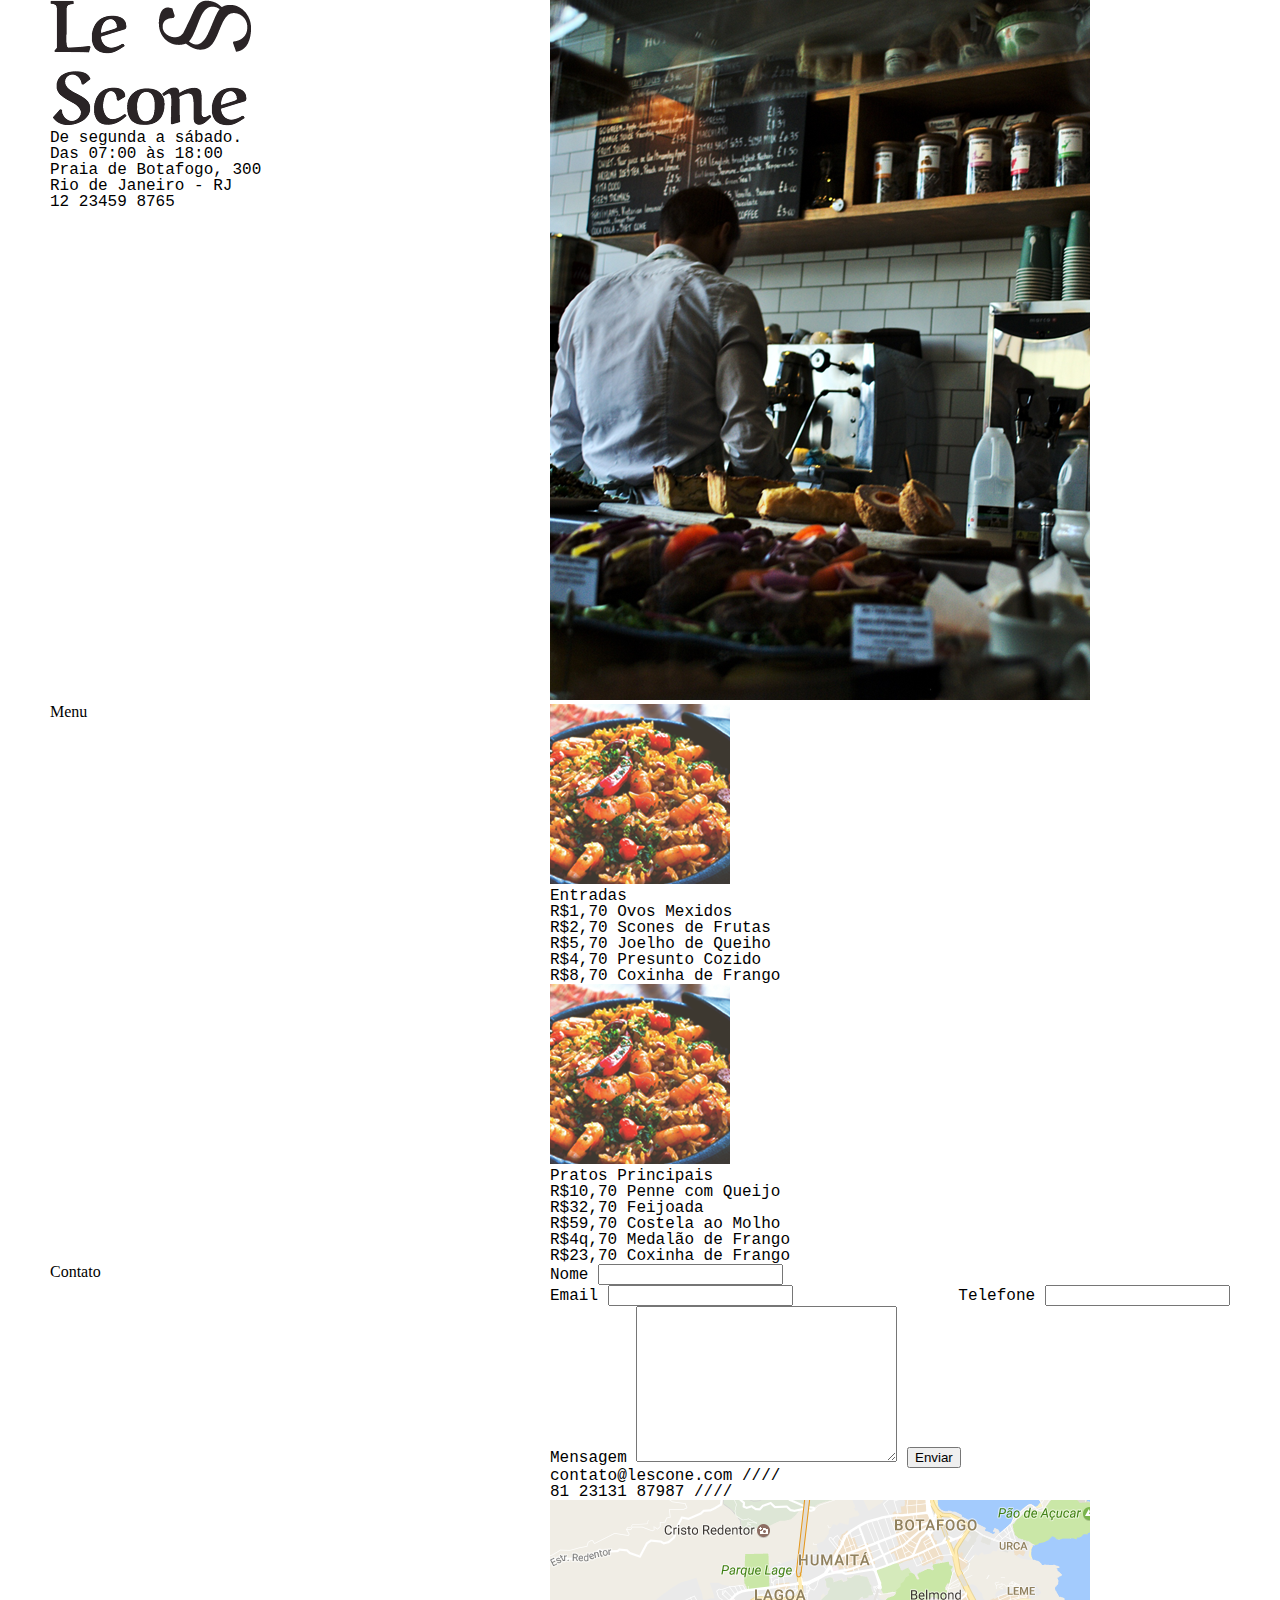
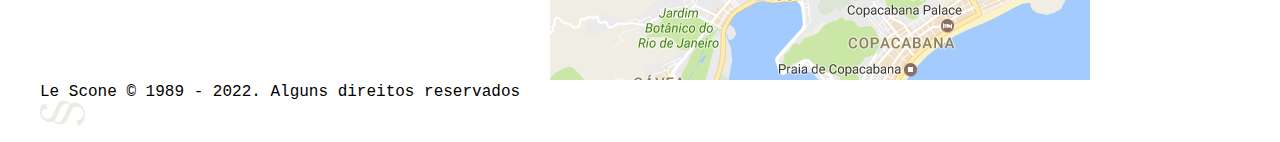
==== lescone/index.html @ 9c2c5a76 "arquivos site le scone" ====
<!DOCTYPE html>
<html lang="en">
<head>
  <meta charset="UTF-8">
  <meta http-equiv="X-UA-Compatible" content="IE=edge">
  <meta name="viewport" content="width=device-width, initial-scale=1.0">
  <link rel="preconnect" href="https://fonts.googleapis.com">
  <link rel="preconnect" href="https://fonts.gstatic.com" crossorigin>
  <link href="https://fonts.googleapis.com/css2?family=Aref+Ruqaa&family=PT+Mono&display=swap" rel="stylesheet">
  <link rel="stylesheet" href="css/main.css">
  <title>Le Scone Restaurant</title>
  <link rel="shortcut icon" href="favicon.ico" type="image/x-icon">
</head>
<body>

  <main class="container intro">
    <div class="grid-5">
      <img class="logo" src="img/lescone.png" alt="Le Scone">
      <div class="intro-info">
        <p>De segunda a sábado.<span class="aberto"></span> <br> Das 07:00 às 18:00</p>
        <p>Praia de Botafogo, 300 <br>Rio de Janeiro - RJ</p>
      </div>
      <p class="intro-telefone">12 23459 8765</p>
    </div>
    <div class="grid-7">
      <img src="img/foto.png" alt="Foto de Le Scone"/>
    </div>
  </main>

  <section class="container menu">
    <h1 class="grid-4 titulo">Menu</h1>
    <div class="grid-7 offset-1">
      <div class="menu-item">
        <img src="img/prato-1.png" alt="Foto de Prato 1">
        <h2>Entradas</h2>
        <ul>
          <li><span>R$1,70</span> Ovos Mexidos</li>
          <li><span>R$2,70</span> Scones de Frutas</li>
          <li><span>R$5,70</span> Joelho de Queiho</li>
          <li><span>R$4,70</span> Presunto Cozido</li>
          <li><span>R$8,70</span> Coxinha de Frango</li>
        </ul>
      </div>
      <div class="menu-item">
        <img src="img/prato-1.png" alt="Foto de Prato 1">
        <h2>Pratos Principais</h2>
        <ul>
          <li><span>R$10,70</span> Penne com Queijo</li>
          <li><span>R$32,70</span> Feijoada</li>
          <li><span>R$59,70</span> Costela ao Molho</li>
          <li><span>R$4q,70</span> Medalão de Frango</li>
          <li><span>R$23,70</span> Coxinha de Frango</li>
        </ul>
      </div>
    </div>
  </section>

  <section class="container contato">
    <h1 class="grid-4 titulo">Contato</h1>
    <div class="grid-7 offset-1">
      <form>
        <label>Nome</label>
        <input type="text">
        <div class="row">
          <div class="grid-7">
            <label for="">Email</label>
            <input type="text" name="" id="">
          </div>
          <div class="grid-5">
            <label for="">Telefone</label>
            <input type="text" name="" id="">
          </div>
        </div>
        <label for="">Mensagem</label>
        <textarea name="" id="" cols="30" rows="10"></textarea>
        <input class="button" type="button" value="Enviar">
      </form>
      <div class="contato-info">
        <p>contato@lescone.com ////</p>
        <p>81 23131 87987 ////</p>
      </div>
      <a href="#" class="contato-mapa">
        <img src="img/map.png" alt="Como chegar em Le Scone">
      </a>
    </div>
  </section>

  <footer>
    <div class="container">
      <p>Le Scone &copy; 1989 - 2022. Alguns direitos reservados</p>
      <a href="#"><img src="img/lescone-icone.png" alt="Le Scone"></a>
    </div>
  </footer>

</body>
</html>
---- lescone/css/main.css ----
/* http://meyerweb.com/eric/tools/css/reset/ 
   v2.0 | 20110126
   License: none (public domain)
*/
html, body, div, span, applet, object, iframe,
h1, h2, h3, h4, h5, h6, p, blockquote, pre,
a, abbr, acronym, address, big, cite, code,
del, dfn, em, img, ins, kbd, q, s, samp,
small, strike, strong, sub, sup, tt, var,
b, u, i, center,
dl, dt, dd, ol, ul, li,
fieldset, form, label, legend,
table, caption, tbody, tfoot, thead, tr, th, td,
article, aside, canvas, details, embed,
figure, figcaption, footer, header, hgroup,
menu, nav, output, ruby, section, summary,
time, mark, audio, video {
  margin: 0;
  padding: 0;
  border: 0;
  font-size: 100%;
  font: inherit;
  vertical-align: baseline;
}

/* HTML5 display-role reset for older browsers */
article, aside, details, figcaption, figure,
footer, header, hgroup, menu, nav, section {
  display: block;
}

body {
  line-height: 1;
}

ol, ul {
  list-style: none;
}

blockquote, q {
  quotes: none;
}

blockquote:before, blockquote:after,
q:before, q:after {
  content: "";
  content: none;
}

table {
  border-collapse: collapse;
  border-spacing: 0;
}

*, *::after, *::before {
  box-sizing: border-box;
}

.grid-1 {
  width: calc(8.3333333333% - 20px);
}

.grid-2 {
  width: calc(16.6666666667% - 20px);
}

.grid-3 {
  width: calc(25% - 20px);
}

.grid-4 {
  width: calc(33.3333333333% - 20px);
}

.grid-5 {
  width: calc(41.6666666667% - 20px);
}

.grid-6 {
  width: calc(50% - 20px);
}

.grid-7 {
  width: calc(58.3333333333% - 20px);
}

.grid-8 {
  width: calc(66.6666666667% - 20px);
}

.grid-9 {
  width: calc(75% - 20px);
}

.grid-10 {
  width: calc(83.3333333333% - 20px);
}

.grid-11 {
  width: calc(91.6666666667% - 20px);
}

.grid-12 {
  width: calc(100% - 20px);
}

[class^=grid-] {
  float: left;
  min-height: 1px;
  margin-left: 10px;
  margin-right: 10px;
}
@media screen and (max-width: 759px) {
  [class^=grid-] {
    width: 100%;
    float: none;
    margin-left: 0px;
    margin-right: 0px;
  }
}

.offset-1 {
  margin-left: calc(8.3333333333% + 10px);
}

.offset-2 {
  margin-left: calc(16.6666666667% + 10px);
}

.offset-3 {
  margin-left: calc(25% + 10px);
}

.offset-4 {
  margin-left: calc(33.3333333333% + 10px);
}

.offset-5 {
  margin-left: calc(41.6666666667% + 10px);
}

.offset-6 {
  margin-left: calc(50% + 10px);
}

.offset-7 {
  margin-left: calc(58.3333333333% + 10px);
}

.offset-8 {
  margin-left: calc(66.6666666667% + 10px);
}

.offset-9 {
  margin-left: calc(75% + 10px);
}

.offset-10 {
  margin-left: calc(83.3333333333% + 10px);
}

.offset-11 {
  margin-left: calc(91.6666666667% + 10px);
}

.offset-12 {
  margin-left: calc(100% + 10px);
}

@media screen and (max-width: 759px) {
  .offset-1, .offset-2, .offset-3, .offset-4, .offset-5, .offset-6, .offset-7, .offset-8, .offset-9, .offset-10, .offset-11, .offset-12 {
    margin-left: 0px;
  }
}
.container {
  max-width: 1200px;
  margin: 0 auto;
  position: relative;
}
@media screen and (min-width: 760px) and (max-width: 1199px) {
  .container {
    max-width: 760px;
  }
}
@media screen and (max-width: 759px) {
  .container {
    max-width: 480px;
    padding-left: 10px;
    padding-right: 10px;
  }
}
.container::after, .container::before {
  content: "";
  display: table;
  clear: both;
}

.row {
  position: relative;
  margin-left: -10px;
  margin-right: -10px;
}
@media screen and (max-width: 759px) {
  .row {
    margin-left: 0px;
    margin-right: 0px;
  }
}
.row::after, .row::before {
  content: "";
  display: table;
  clear: both;
}

div {
  font-family: "Aref Ruqaa", serif;
  font-family: "PT Mono", monospace;
}

/*# sourceMappingURL=main.css.map */
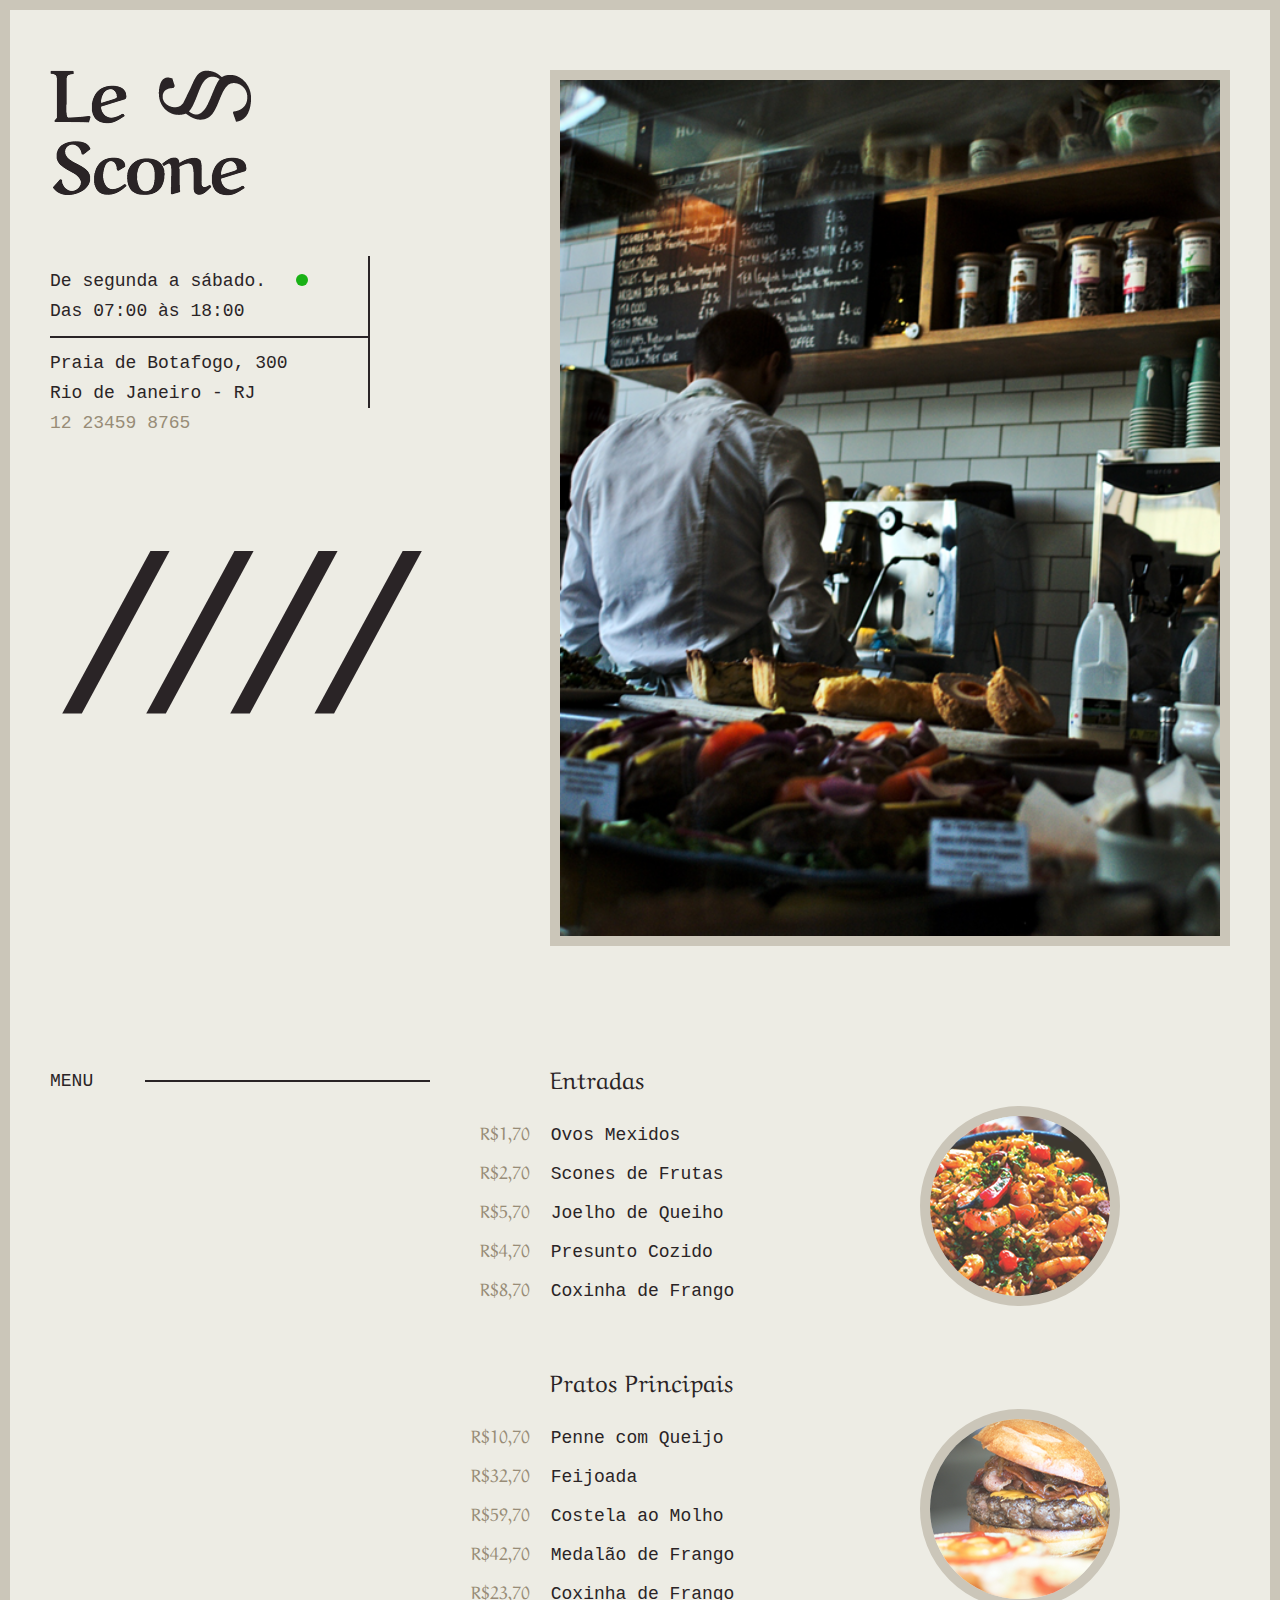
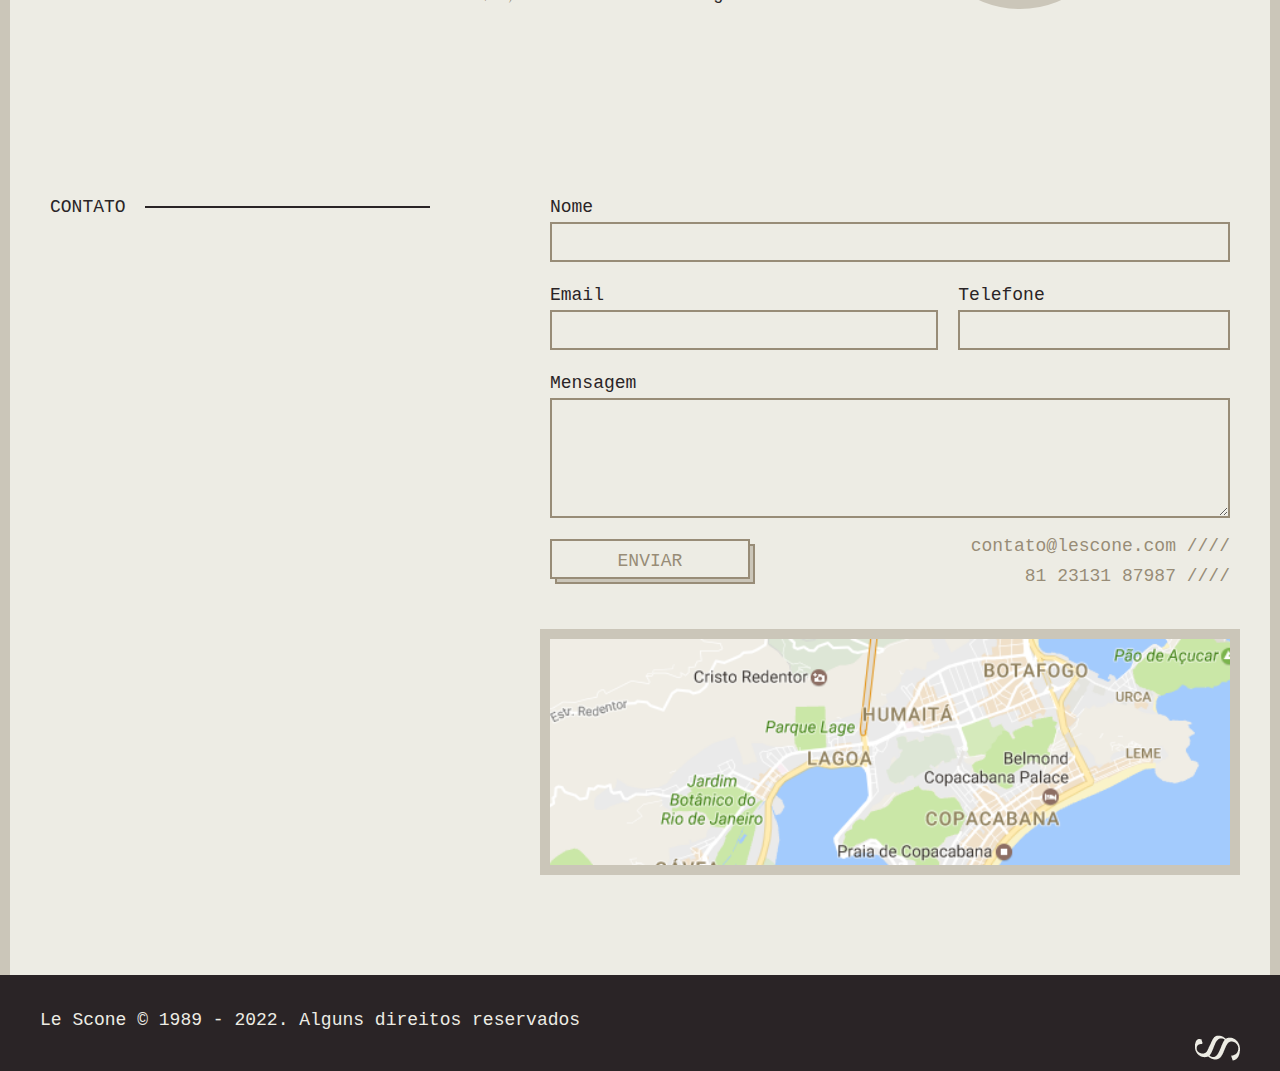
==== commit 9fbae130: "final" ====
--- a/lescone/index.html
+++ b/lescone/index.html
@@ -23,7 +23,7 @@
       <p class="intro-telefone">12 23459 8765</p>
     </div>
     <div class="grid-7">
-      <img src="img/foto.png" alt="Foto de Le Scone"/>
+      <img class="intro-foto" src="img/foto.png" alt="Foto de Le Scone"/>
     </div>
   </main>
 
@@ -42,13 +42,13 @@
         </ul>
       </div>
       <div class="menu-item">
-        <img src="img/prato-1.png" alt="Foto de Prato 1">
+        <img src="img/prato-2.png" alt="Foto de Prato 1">
         <h2>Pratos Principais</h2>
         <ul>
           <li><span>R$10,70</span> Penne com Queijo</li>
           <li><span>R$32,70</span> Feijoada</li>
           <li><span>R$59,70</span> Costela ao Molho</li>
-          <li><span>R$4q,70</span> Medalão de Frango</li>
+          <li><span>R$42,70</span> Medalão de Frango</li>
           <li><span>R$23,70</span> Coxinha de Frango</li>
         </ul>
       </div>
--- a/lescone/css/main.css
+++ b/lescone/css/main.css
@@ -212,9 +212,289 @@
   clear: both;
 }
 
-div {
+body {
+  background: #edece4;
+  border: 10px solid #cbc6b9;
+  color: #2a2426;
+}
+@media screen and (max-width: 759px) {
+  body {
+    border: none;
+  }
+}
+
+img {
+  display: block;
+  max-width: 100%;
+}
+
+p {
+  font-family: "PT Mono", monospace;
+  font-size: 1.125em;
+  line-height: 1.6666666667em;
+}
+
+.titulo {
+  font-family: "PT Mono", monospace;
+  font-size: 1.125em;
+  line-height: 1.6666666667em;
+  text-transform: uppercase;
+}
+@media screen and (max-width: 759px) {
+  .titulo {
+    margin-bottom: 40px;
+  }
+}
+.titulo::after {
+  content: "";
+  display: block;
+  width: 75%;
+  float: right;
+  height: 2px;
+  background-color: #2a2426;
+  margin-top: 14px;
+}
+@media screen and (min-width: 760px) and (max-width: 1199px) {
+  .titulo::after {
+    width: 60%;
+  }
+}
+
+.intro {
+  margin-top: 60px;
+}
+@media screen and (max-width: 759px) {
+  .intro {
+    margin-top: 20px;
+  }
+}
+
+.logo {
+  margin-bottom: 60px;
+}
+
+.intro-info {
+  border-right: 2px solid #2a2426;
+  max-width: 320px;
+}
+.intro-info p {
+  padding-top: 10px;
+}
+.intro-info p:first-child {
+  border-bottom: 2px solid #2a2426;
+  padding-bottom: 10px;
+}
+
+.intro-telefone {
+  color: #988c77;
+}
+@media screen and (max-width: 759px) {
+  .intro-telefone {
+    margin-bottom: 40px;
+  }
+}
+.intro-telefone::after {
+  content: "/ / / /";
+  display: block;
+  margin-top: 200px;
+  font-size: 220px;
+  letter-spacing: -90px;
+  color: #2a2426;
+}
+@media screen and (min-width: 760px) and (max-width: 1199px) {
+  .intro-telefone::after {
+    margin-top: 80px;
+    font-size: 160px;
+    letter-spacing: -70px;
+  }
+}
+@media screen and (max-width: 759px) {
+  .intro-telefone::after {
+    display: none;
+  }
+}
+
+.aberto {
+  display: inline-block;
+  width: 12px;
+  height: 12px;
+  background-color: #19B115;
+  border-radius: 50%;
+  margin-left: 30px;
+}
+
+.intro-foto {
+  border: 10px solid #cbc6b9;
+  width: 100%;
+}
+
+.menu {
+  margin-top: 120px;
+  margin-bottom: 120px;
+}
+@media screen and (max-width: 759px) {
+  .menu {
+    margin-top: 60px;
+    margin-bottom: 60px;
+  }
+}
+
+.menu-item {
+  margin-bottom: 60px;
+}
+.menu-item h2 {
   font-family: "Aref Ruqaa", serif;
+  font-size: 1.5em;
+  line-height: 30, 24;
+  margin-bottom: 1em;
+}
+.menu-item li {
   font-family: "PT Mono", monospace;
+  font-size: 1.125em;
+  line-height: 1.6666666667em;
+  line-height: 1.9444444444em;
+}
+.menu-item li span {
+  font-family: "Aref Ruqaa", serif;
+  color: #988c77;
+  display: inline-block;
+  width: 70px;
+  text-align: right;
+  margin-right: 10px;
+  margin-left: -90px;
+}
+@media screen and (max-width: 759px) {
+  .menu-item li span {
+    margin-left: 0px;
+    width: auto;
+  }
+}
+.menu-item img {
+  border-radius: 50%;
+  border: 10px solid #cbc6b9;
+  position: absolute;
+  right: 0px;
+  margin-top: 40px;
+}
+@media screen and (min-width: 1200px) {
+  .menu-item img {
+    right: 120px;
+  }
+}
+@media screen and (max-width: 759px) {
+  .menu-item img {
+    width: 120px;
+    margin-top: 0px;
+  }
+}
+
+.contato {
+  margin-top: 120px;
+  margin-bottom: 120px;
+}
+@media screen and (max-width: 759px) {
+  .contato {
+    margin-top: 60px;
+    margin-bottom: 60px;
+  }
+}
+.contato form label {
+  font-family: "PT Mono", monospace;
+  font-size: 1.125em;
+  line-height: 1.6666666667em;
+  display: block;
+}
+.contato form input[type=text], .contato form textarea {
+  font-family: "PT Mono", monospace;
+  font-size: 1.125em;
+  line-height: 1.6666666667em;
+  color: #2a2426;
+  width: 100%;
+  padding: 0 5px;
+  height: 40px;
+  border: 2px solid #988c77;
+  background-color: transparent;
+  margin-bottom: 1em;
+}
+.contato form input[type=text]:hover, .contato form input[type=text]:focus, .contato form textarea:hover, .contato form textarea:focus {
+  outline: none;
+  border-color: #cbc6b9;
+}
+.contato form textarea {
+  height: 120px;
+}
+
+input.button {
+  font-family: "PT Mono", monospace;
+  font-size: 1.125em;
+  line-height: 1.6666666667em;
+  cursor: pointer;
+  color: #988c77;
+  text-transform: uppercase;
+  border: 2px solid #988c77;
+  background-color: transparent;
+  display: block;
+  width: 200px;
+  padding-top: 5px;
+  -webkit-box-shadow: 5px 5px 0 -2px #cbc6b9, 5px 5px 0 0 #988c77;
+  -moz-box-shadow: 5px 5px 0 -2px #cbc6b9, 5px 5px 0 0 #988c77;
+  box-shadow: 5px 5px 0 -2px #cbc6b9, 5px 5px 0 0 #988c77;
+  transition: 0.3s;
+}
+input.button:hover {
+  -webkit-box-shadow: 3px 3px 0 -2px #cbc6b9, 3px 3px 0 0 #988c77;
+  -moz-box-shadow: 3px 3px 0 -2px #cbc6b9, 3px 3px 0 0 #988c77;
+  box-shadow: 3px 3px 0 -2px #cbc6b9, 3px 3px 0 0 #988c77;
+}
+
+.contato-info {
+  display: inline-block;
+  color: #988c77;
+  margin-top: 2em;
+  margin-bottom: 3em;
+}
+@media screen and (min-width: 1200px) {
+  .contato-info {
+    float: right;
+    text-align: right;
+    margin-top: -3em;
+  }
+}
+
+.contato-mapa {
+  display: block;
+  -webkit-box-shadow: 0 0 0 10px #cbc6b9;
+  -moz-box-shadow: 0 0 0 10px #cbc6b9;
+  box-shadow: 0 0 0 10px #cbc6b9;
+  clear: both;
+}
+.contato-mapa img {
+  width: 100%;
+}
+
+footer {
+  padding: 20px 0;
+  background-color: #2a2426;
+  -webkit-box-shadow: 0 0 0 10px #2a2426;
+  -moz-box-shadow: 0 0 0 10px #2a2426;
+  box-shadow: 0 0 0 10px #2a2426;
+}
+footer p {
+  color: #edece4;
+}
+@media screen and (max-width: 759px) {
+  footer p {
+    text-align: center;
+  }
+}
+footer a img {
+  float: right;
+}
+@media screen and (max-width: 759px) {
+  footer a img {
+    float: none;
+    margin: 20px auto;
+  }
 }
 
 /*# sourceMappingURL=main.css.map */
